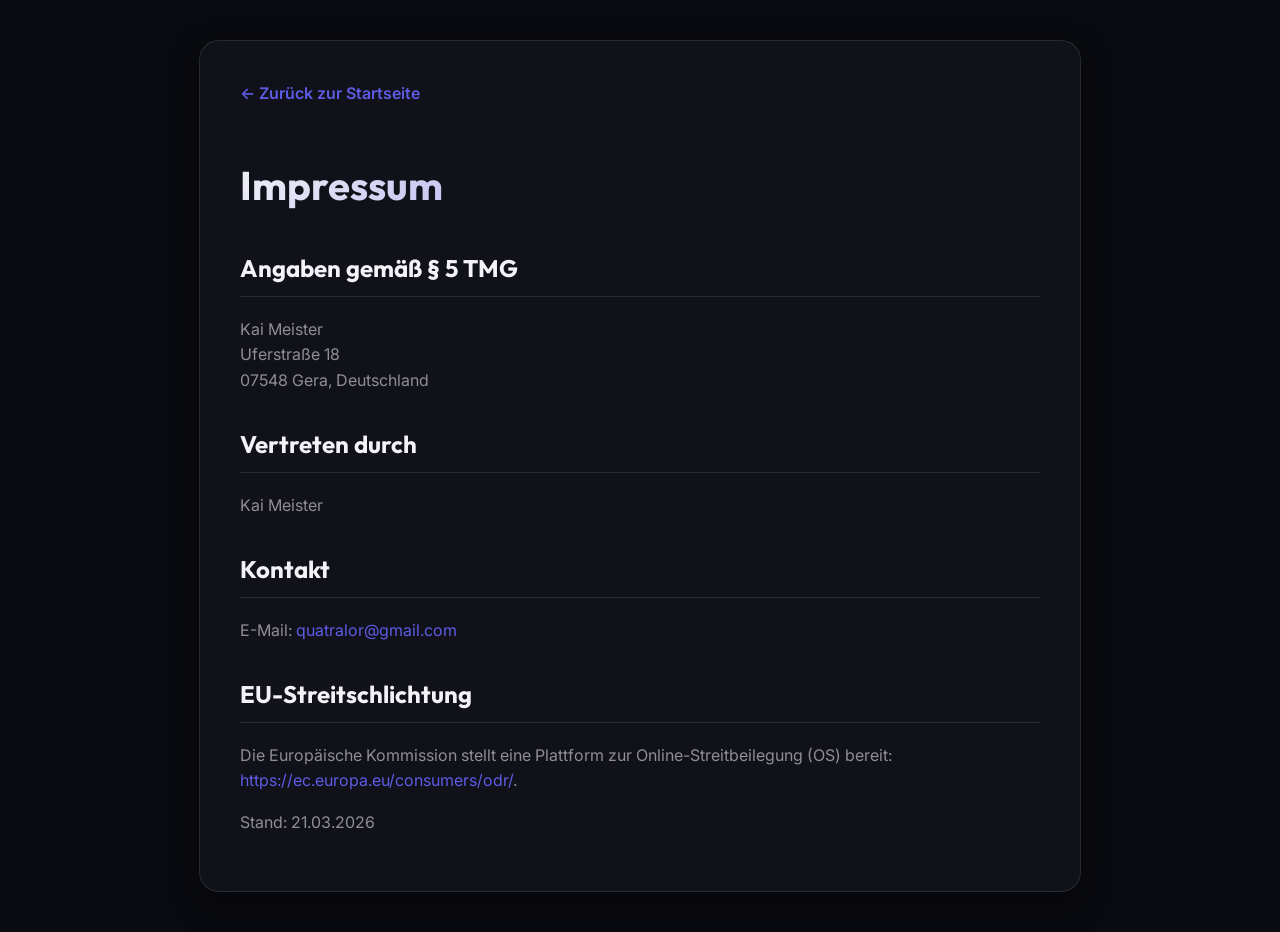
==== legal/impressum.html @ e7348c73 "Implement Video Lightbox for 'Watch Demo' button" ====
<!DOCTYPE html>
<html lang="de">
<head>
    <meta charset="UTF-8">
    <meta name="viewport" content="width=device-width, initial-scale=1.0">
    <title>Impressum | Quatralor</title>
    <link rel="preconnect" href="https://fonts.googleapis.com">
    <link rel="preconnect" href="https://fonts.gstatic.com" crossorigin>
    <link href="https://fonts.googleapis.com/css2?family=Inter:wght@400;600&family=Outfit:wght@700;800&display=swap" rel="stylesheet">
    <link rel="stylesheet" href="legal.css">
</head>
<body>
    <div class="container">
        <a href="../index.html" class="back-link">← Zurück zur Startseite</a>
        <h1>Impressum</h1>
        
        <h2>Angaben gemäß § 5 TMG</h2>
        <p>Kai Meister<br>
        Uferstraße 18<br>
        07548 Gera, Deutschland</p>

        <h2>Vertreten durch</h2>
        <p>Kai Meister</p>

        <h2>Kontakt</h2>
        <p>E-Mail: <a href="mailto:quatralor@gmail.com">quatralor@gmail.com</a></p>

        <h2>EU-Streitschlichtung</h2>
        <p>Die Europäische Kommission stellt eine Plattform zur Online-Streitbeilegung (OS) bereit: <a href="https://ec.europa.eu/consumers/odr/" target="_blank">https://ec.europa.eu/consumers/odr/</a>.</p>

        <p>Stand: 21.03.2026</p>
    </div>
</body>
</html>
---- legal/legal.css ----
:root {
    --bg-dark: #0a0b10;
    --text-main: #f2f2f7;
    --text-muted: #8e8e93;
    --accent-indigo: #5e5ce6;
    --glass-bg: rgba(20, 22, 30, 0.7);
}

body {
    background-color: var(--bg-dark);
    color: var(--text-main);
    font-family: 'Inter', sans-serif;
    line-height: 1.6;
    margin: 0;
    padding: 0;
}

.container {
    max-width: 800px;
    margin: 40px auto;
    padding: 40px;
    background: var(--glass-bg);
    backdrop-filter: blur(12px);
    border: 1px solid rgba(255, 255, 255, 0.1);
    border-radius: 20px;
    box-shadow: 0 10px 30px rgba(0, 0, 0, 0.5);
}

h1, h2, h3 {
    font-family: 'Outfit', sans-serif;
    color: var(--text-main);
}

h1 {
    font-size: 2.5rem;
    margin-bottom: 2rem;
    background: linear-gradient(135deg, var(--text-main) 0%, var(--accent-indigo) 100%);
    -webkit-background-clip: text;
    background-clip: text;
    -webkit-text-fill-color: transparent;
}

h2 {
    font-size: 1.5rem;
    margin-top: 2rem;
    border-bottom: 1px solid rgba(255, 255, 255, 0.1);
    padding-bottom: 0.5rem;
}

p, li {
    font-size: 1rem;
    color: var(--text-muted);
}

a {
    color: var(--accent-indigo);
    text-decoration: none;
}

a:hover {
    text-decoration: underline;
}

.back-link {
    display: inline-block;
    margin-bottom: 20px;
    font-weight: 600;
}
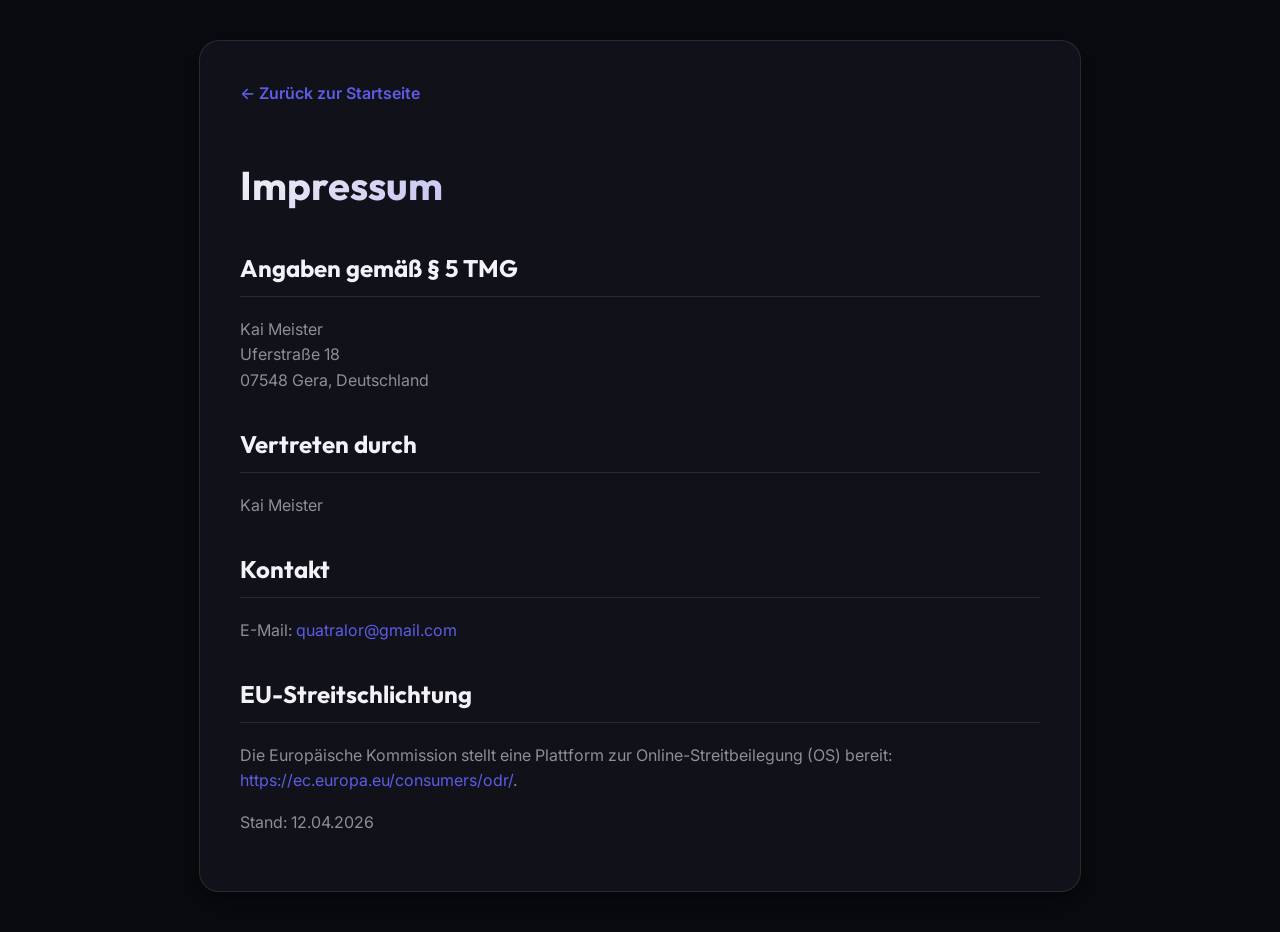
==== commit 126a876c: "legal: update terms, privacy and impressum for push notifications and general compliance" ====
--- a/legal/impressum.html
+++ b/legal/impressum.html
@@ -28,7 +28,7 @@
         <h2>EU-Streitschlichtung</h2>
         <p>Die Europäische Kommission stellt eine Plattform zur Online-Streitbeilegung (OS) bereit: <a href="https://ec.europa.eu/consumers/odr/" target="_blank">https://ec.europa.eu/consumers/odr/</a>.</p>
 
-        <p>Stand: 21.03.2026</p>
+        <p>Stand: 12.04.2026</p>
     </div>
 </body>
 </html>
